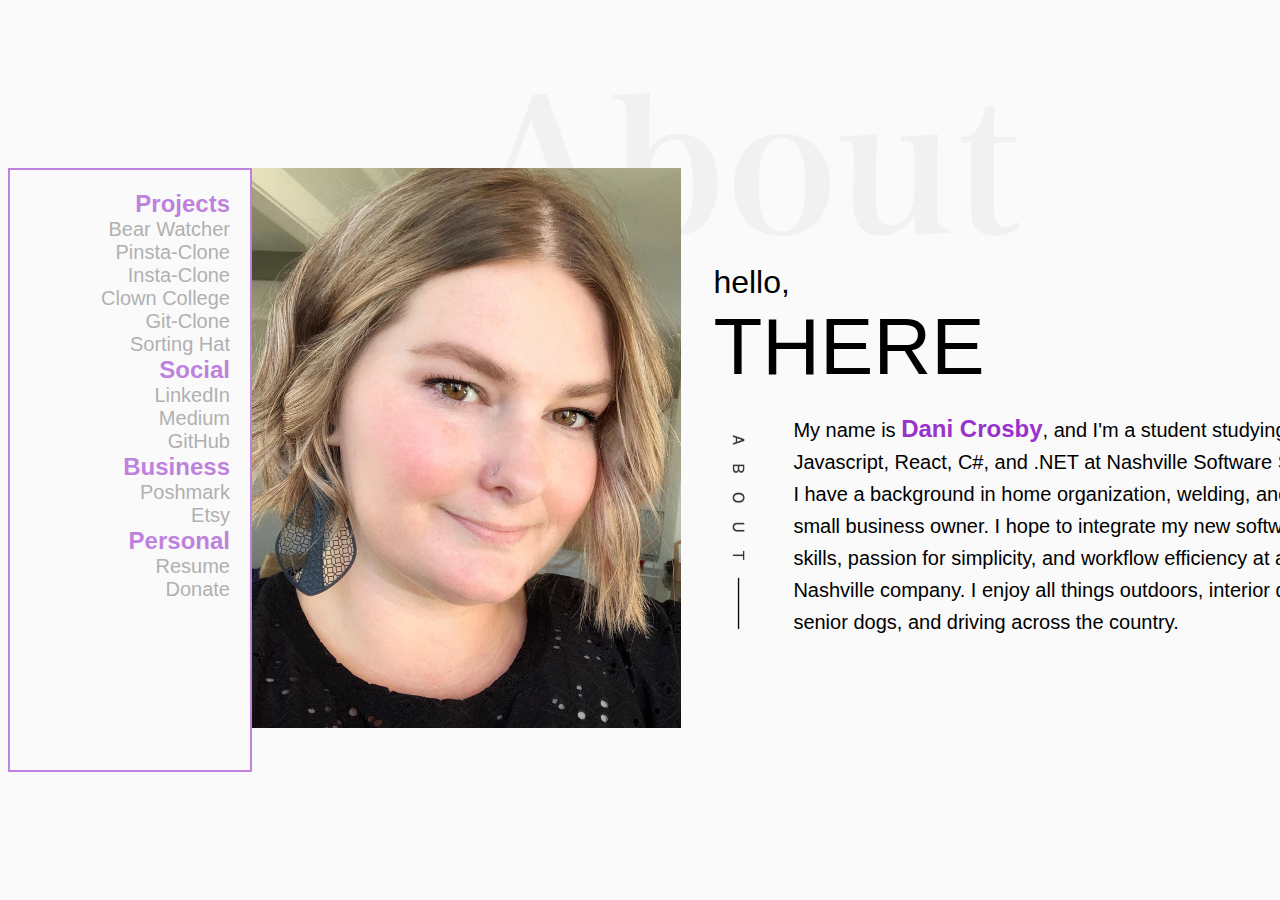
==== index.html @ 84afe725 "small tweaks, updated resume" ====
<!DOCTYPE html>
<html lang="en">
<head>
  <meta charset="UTF-8">
  <meta name="viewport" content="width=device-width, initial-scale=1.0">
  <link href="https://cdn.jsdelivr.net/npm/bootstrap@5.0.0-beta3/dist/css/bootstrap.min.css" rel="stylesheet" integrity="sha384-eOJMYsd53ii+scO/bJGFsiCZc+5NDVN2yr8+0RDqr0Ql0h+rP48ckxlpbzKgwra6" crossorigin="anonymous">
  <link rel="stylesheet" href="./styles/main.css">
  <link rel="shortcut icon" href="#">
  <title>Dani Crosby Portfolio</title>
</head>
<body>

  <div class="row gx-5" id="content-wrapper">
    
    <div class="col-4" id="nav-container">
      <ul>
        <li><a href="./pages/projects.html"><b>Projects</b></a></li>
        <li><a href="./pages/bearWatcher.html">Bear Watcher</a></li>
        <li><a href="../pages/pinterest.html">Pinsta-Clone</a></li>
        <li><a href="./pages/instagram.html">Insta-Clone</a></li>
        <li><a href="./pages/github.html">Clown College</a></li>
        <li><a href="./pages/github.html">Git-Clone</a></li>
        <li><a href="./pages/harryPotter.html">Sorting Hat</a></li>
        <li><a href="./pages/projects.html"><b>Social</b></a></li>
        <li><a href="https://www.linkedin.com/in/dani-crosby-80258544">LinkedIn</a></li>
        <li><a href="https://danicrosby.medium.com">Medium</a></li>
        <li><a href="https://github.com/danicrosby">GitHub</a></li>
        <li><a href="./pages/projects.html"><b>Business</b></a></li>
        <li><a href="https://poshmark.com/closet/danilionclosets">Poshmark</a></li>
        <li><a href="https://www.etsy.com/shop/DanilionClosets">Etsy</a></li>
        <li><a href="./pages/projects.html"><b>Personal</b></a></li>
        <li><a href="https://www.linkedin.com/in/dani-crosby/">Resume</a></li>
        <li><a href="https://ofsds.org">Donate</a></li>
      </ul>
    </div>

    <div class="col-4" id="profile-img-container">
      <img src="./images/profile.jpg" id="profile-image">
    </div>

     <div class="col-4" id="intro-container">

      <section id="greeting-section">
        <div id="title"> hello,</div>
        <div id="sub-title">THERE</div>

        <div id="paragraph-container">
          <img src="./images/about1.png" id="about-vertical-image">
          <p id="about-me-paragraph">
            My name is <b>Dani Crosby</b>, and I'm a student
            studying Javascript, React, C#, and .NET at Nashville Software School.
            I have a background in home organization, welding, and as a
            small business owner. I hope to integrate my new software skills, passion for simplicity, 
            and workflow efficiency at a local Nashville company. 
            I enjoy all things outdoors, interior design, senior dogs, and driving across the country.
          </p>
        </div>
        </section>

     </div>
  </div>
  <script 
    src="https://cdn.jsdelivr.net/npm/bootstrap@5.0.0-beta3/dist/js/bootstrap.bundle.min.js" 
    integrity="sha384-JEW9xMcG8R+pH31jmWH6WWP0WintQrMb4s7ZOdauHnUtxwoG2vI5DkLtS3qm9Ekf" 
    crossorigin="anonymous">
  </script>
</body>
</html>
---- styles/main.css ----
@import "~bootstrap/scss/bootstrap";

body {
  animation: fadeInAnimation ease .8s;
  animation-iteration-count: 1;
  animation-fill-mode: forwards;
  background-color: #fafafa;
  display: flex;
  justify-content: flex-start;
  background-image: url(/images/About.png);
  background-repeat: no-repeat;
  background-size: 75%;
  background-position-x: 40%;
}

@keyframes fadeInAnimation {
  0% {
      opacity: 0;
  }
  100% {
      opacity: 1;
   }
}

#content-wrapper {
  display: flex;
  justify-content: center;
  margin-top: 10em;
}

ul {
  list-style-type: none;
  margin: 0;
  padding: 0;
}

li a {
  text-decoration: none;
  color: grey;
}

li a:hover {
  text-decoration: none;
  color: lightgrey;
}

#profile-image {
  height: 35em;
}

#nav-container {
  text-align: end;
  font-size: 20px;
  font-family: Arial, Helvetica, sans-serif;
  height: 28em;
  width: 10em;
  padding: 1em;
  border: 2px solid darkorchid;
  opacity: .6;
}

#about-vertical-image {
  width: 3em;
  margin-right: 2em;
}

#title {
  font-size: 2em;
  font-family: Arial, Helvetica, sans-serif;
}

#sub-title {
  font-size: 5em;
  font-family: Arial, Helvetica, sans-serif;
}

#greeting-section {
  display: flex;
  flex-direction: column;
  width: 40em;
  margin-top: 6em;
  margin-left: 2em;
}

#paragraph-container {
  display: flex;
  justify-content: center;
}

#about-me-paragraph {
  font-size: 20px;
  font-family: Arial, Helvetica, sans-serif;
  line-height: 1.6em;
  margin-top: 1em;
}

b {
  color: darkorchid;
  font-size: 1.2em;
}
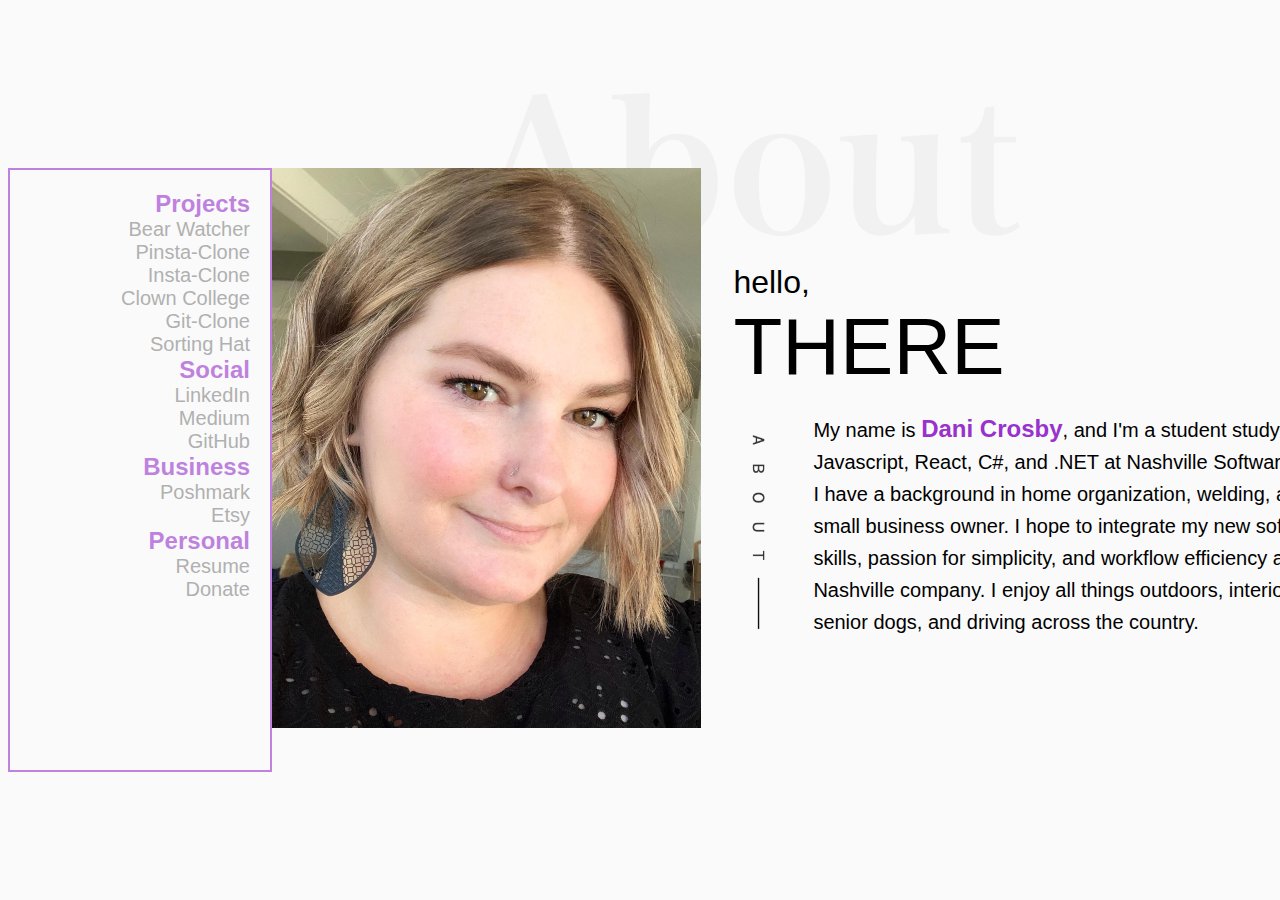
==== commit 964c22e0: "." ====
--- a/index.html
+++ b/index.html
@@ -38,10 +38,10 @@
       <img src="./images/profile.jpg" id="profile-image">
     </div>
 
-     <div class="col-4" id="intro-container">
+     <div class="col-6" id="intro-container">
 
       <section id="greeting-section">
-        <div id="title"> hello,</div>
+        <div id="title">hello,</div>
         <div id="sub-title">THERE</div>
 
         <div id="paragraph-container">
--- a/styles/main.css
+++ b/styles/main.css
@@ -53,7 +53,7 @@
   font-size: 20px;
   font-family: Arial, Helvetica, sans-serif;
   height: 28em;
-  width: 10em;
+  width: 11em;
   padding: 1em;
   border: 2px solid darkorchid;
   opacity: .6;
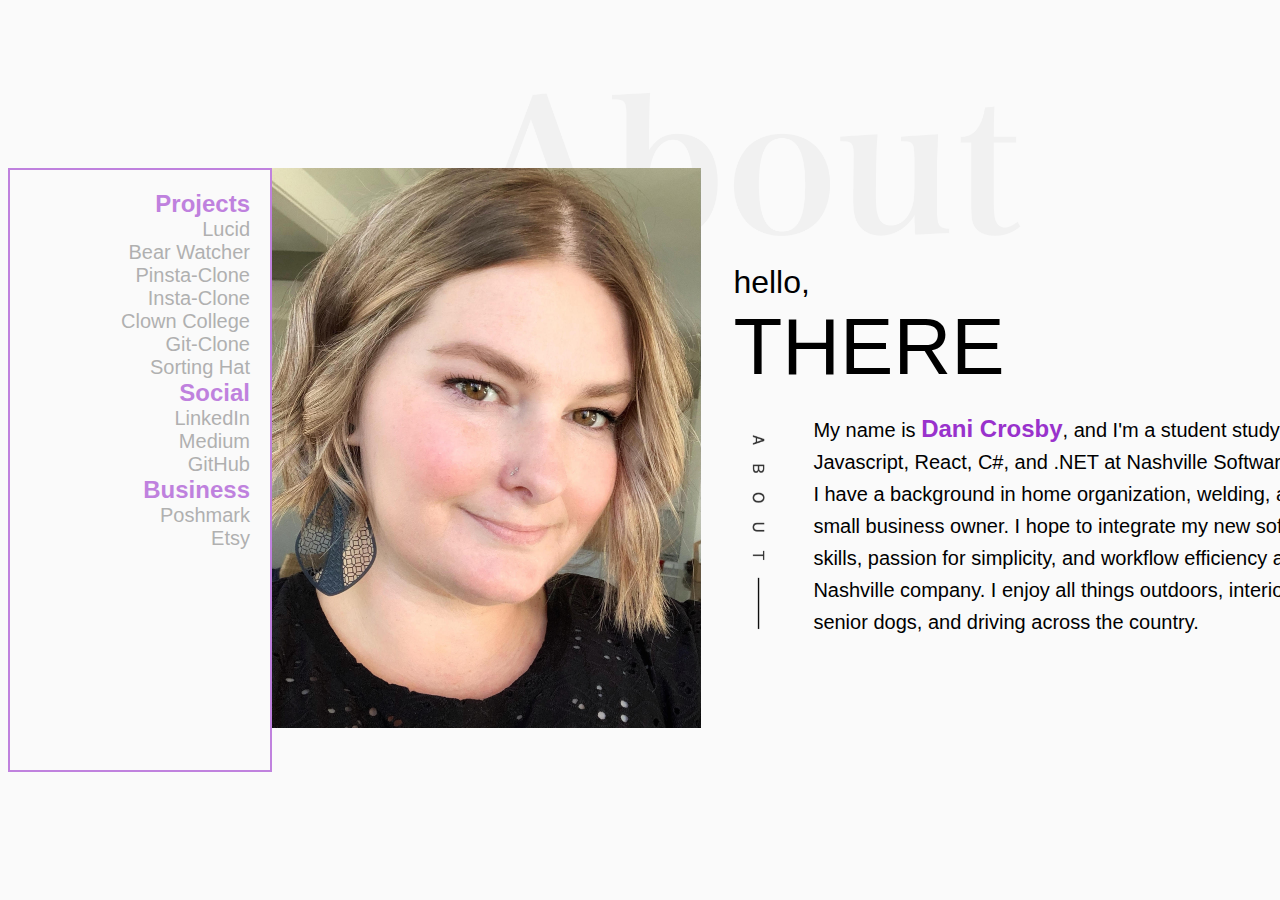
==== commit fd44efe5: "added lucid page" ====
--- a/index.html
+++ b/index.html
@@ -15,6 +15,7 @@
     <div class="col-4" id="nav-container">
       <ul>
         <li><a href="./pages/projects.html"><b>Projects</b></a></li>
+        <li><a href="./pages/lucid.html">Lucid</a></li>
         <li><a href="./pages/bearWatcher.html">Bear Watcher</a></li>
         <li><a href="../pages/pinterest.html">Pinsta-Clone</a></li>
         <li><a href="./pages/instagram.html">Insta-Clone</a></li>
@@ -28,9 +29,6 @@
         <li><a href="./pages/projects.html"><b>Business</b></a></li>
         <li><a href="https://poshmark.com/closet/danilionclosets">Poshmark</a></li>
         <li><a href="https://www.etsy.com/shop/DanilionClosets">Etsy</a></li>
-        <li><a href="./pages/projects.html"><b>Personal</b></a></li>
-        <li><a href="https://www.linkedin.com/in/dani-crosby/">Resume</a></li>
-        <li><a href="https://ofsds.org">Donate</a></li>
       </ul>
     </div>
 
@@ -38,7 +36,7 @@
       <img src="./images/profile.jpg" id="profile-image">
     </div>
 
-     <div class="col-6" id="intro-container">
+     <div class="col-4" id="intro-container">
 
       <section id="greeting-section">
         <div id="title">hello,</div>
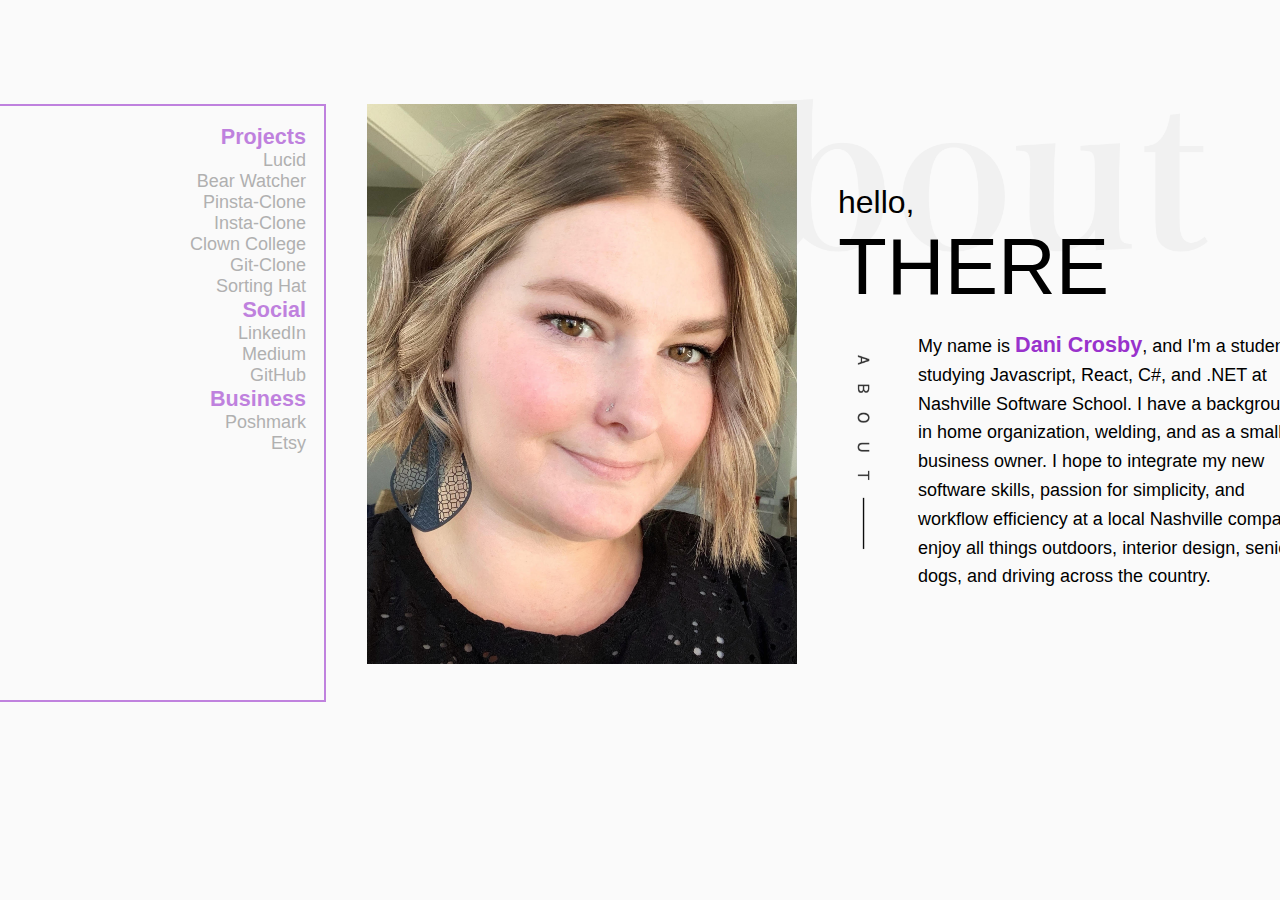
==== commit 242aebb8: "added responsive design" ====
--- a/index.html
+++ b/index.html
@@ -10,9 +10,9 @@
 </head>
 <body>
 
-  <div class="row gx-5" id="content-wrapper">
+  <div class="jumbotron" id="content-wrapper">
     
-    <div class="col-4" id="nav-container">
+    <div class="container" id="nav-container">
       <ul>
         <li><a href="./pages/projects.html"><b>Projects</b></a></li>
         <li><a href="./pages/lucid.html">Lucid</a></li>
@@ -32,11 +32,11 @@
       </ul>
     </div>
 
-    <div class="col-4" id="profile-img-container">
+    <div class="container" id="profile-img-container">
       <img src="./images/profile.jpg" id="profile-image">
     </div>
 
-     <div class="col-4" id="intro-container">
+     <div class="container" id="intro-container">
 
       <section id="greeting-section">
         <div id="title">hello,</div>
--- a/styles/main.css
+++ b/styles/main.css
@@ -1,16 +1,17 @@
 @import "~bootstrap/scss/bootstrap";
 
 body {
+  display: flex;
+  justify-content: center;
   animation: fadeInAnimation ease .8s;
   animation-iteration-count: 1;
   animation-fill-mode: forwards;
   background-color: #fafafa;
-  display: flex;
-  justify-content: flex-start;
   background-image: url(/images/About.png);
   background-repeat: no-repeat;
-  background-size: 75%;
-  background-position-x: 40%;
+  background-size: 80%;
+  background-position-x: right;
+
 }
 
 @keyframes fadeInAnimation {
@@ -22,10 +23,10 @@
    }
 }
 
-#content-wrapper {
+.jumbotron {
   display: flex;
   justify-content: center;
-  margin-top: 10em;
+  margin-top: 6em;
 }
 
 ul {
@@ -44,16 +45,25 @@
   color: lightgrey;
 }
 
+#profile-img-container {
+  display: flex;
+  justify-content: center;
+  width: 30em;
+  margin-left: 1em;
+  margin-right: 1em;
+}
+
 #profile-image {
   height: 35em;
 }
 
 #nav-container {
   text-align: end;
-  font-size: 20px;
+  font-size: 18px;
   font-family: Arial, Helvetica, sans-serif;
-  height: 28em;
-  width: 11em;
+  height: 31em;
+  width: 16em;
+  margin-left: 2em;
   padding: 1em;
   border: 2px solid darkorchid;
   opacity: .6;
@@ -77,18 +87,17 @@
 #greeting-section {
   display: flex;
   flex-direction: column;
-  width: 40em;
-  margin-top: 6em;
-  margin-left: 2em;
+  margin-top: 5em;
 }
 
 #paragraph-container {
   display: flex;
   justify-content: center;
+  width: 30em;
 }
 
 #about-me-paragraph {
-  font-size: 20px;
+  font-size: 18px;
   font-family: Arial, Helvetica, sans-serif;
   line-height: 1.6em;
   margin-top: 1em;
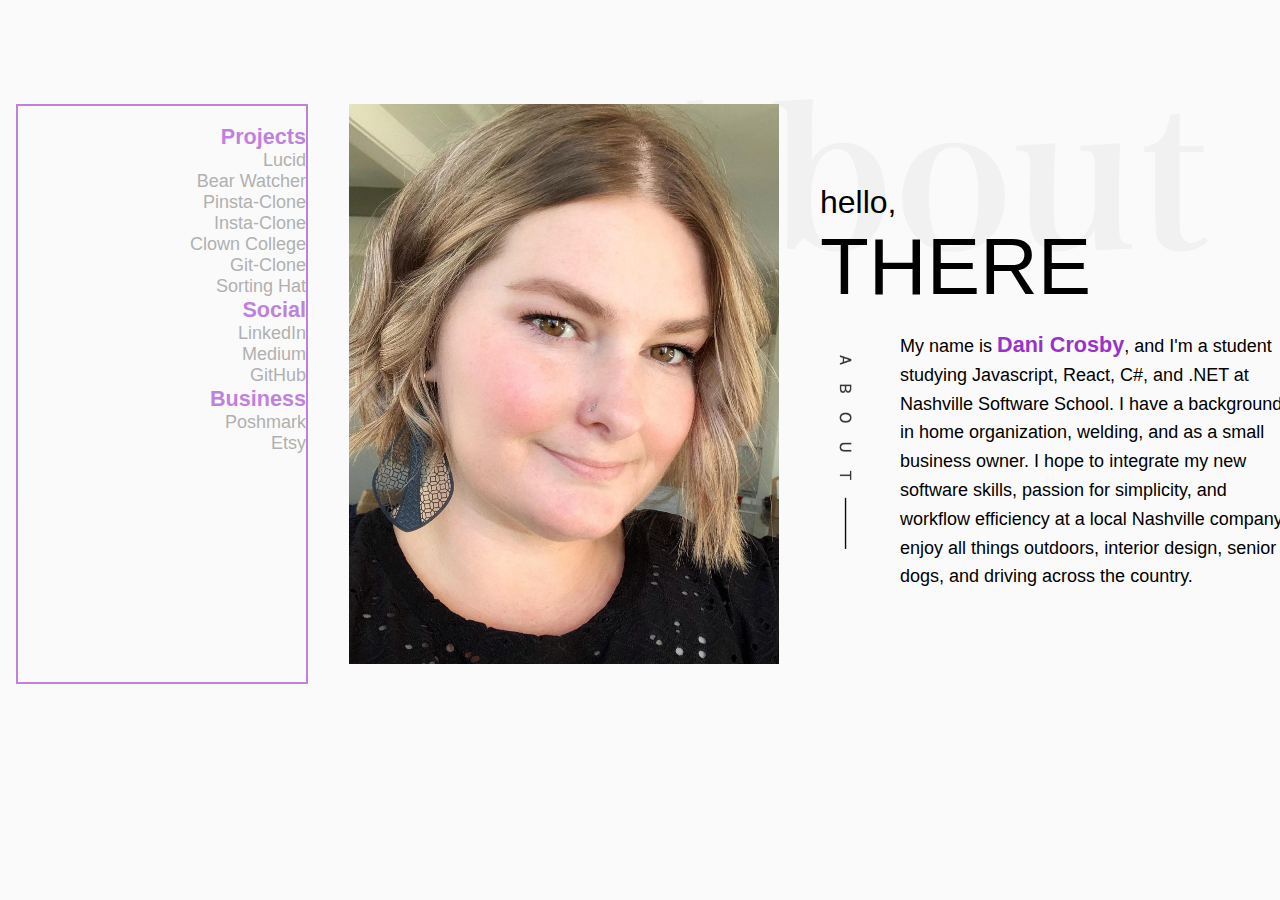
==== commit 4acc836a: "responsive design to main page" ====
--- a/index.html
+++ b/index.html
@@ -11,30 +11,31 @@
 <body>
 
   <div class="jumbotron" id="content-wrapper">
-    
-    <div class="container" id="nav-container">
-      <ul>
-        <li><a href="./pages/projects.html"><b>Projects</b></a></li>
-        <li><a href="./pages/lucid.html">Lucid</a></li>
-        <li><a href="./pages/bearWatcher.html">Bear Watcher</a></li>
-        <li><a href="../pages/pinterest.html">Pinsta-Clone</a></li>
-        <li><a href="./pages/instagram.html">Insta-Clone</a></li>
-        <li><a href="./pages/github.html">Clown College</a></li>
-        <li><a href="./pages/github.html">Git-Clone</a></li>
-        <li><a href="./pages/harryPotter.html">Sorting Hat</a></li>
-        <li><a href="./pages/projects.html"><b>Social</b></a></li>
-        <li><a href="https://www.linkedin.com/in/dani-crosby-80258544">LinkedIn</a></li>
-        <li><a href="https://danicrosby.medium.com">Medium</a></li>
-        <li><a href="https://github.com/danicrosby">GitHub</a></li>
-        <li><a href="./pages/projects.html"><b>Business</b></a></li>
-        <li><a href="https://poshmark.com/closet/danilionclosets">Poshmark</a></li>
-        <li><a href="https://www.etsy.com/shop/DanilionClosets">Etsy</a></li>
-      </ul>
-    </div>
+    <div class="container" id="mq-wrapper-container">
+      <div class="container" id="nav-container">
+        <ul>
+          <li><a href="./pages/projects.html"><b>Projects</b></a></li>
+          <li><a href="./pages/lucid.html">Lucid</a></li>
+          <li><a href="./pages/bearWatcher.html">Bear Watcher</a></li>
+          <li><a href="../pages/pinterest.html">Pinsta-Clone</a></li>
+          <li><a href="./pages/instagram.html">Insta-Clone</a></li>
+          <li><a href="./pages/github.html">Clown College</a></li>
+          <li><a href="./pages/github.html">Git-Clone</a></li>
+          <li><a href="./pages/harryPotter.html">Sorting Hat</a></li>
+          <li><a href="./pages/projects.html"><b>Social</b></a></li>
+          <li><a href="https://www.linkedin.com/in/dani-crosby-80258544">LinkedIn</a></li>
+          <li><a href="https://danicrosby.medium.com">Medium</a></li>
+          <li><a href="https://github.com/danicrosby">GitHub</a></li>
+          <li><a href="./pages/projects.html"><b>Business</b></a></li>
+          <li><a href="https://poshmark.com/closet/danilionclosets">Poshmark</a></li>
+          <li><a href="https://www.etsy.com/shop/DanilionClosets">Etsy</a></li>
+        </ul>
+      </div>
 
-    <div class="container" id="profile-img-container">
-      <img src="./images/profile.jpg" id="profile-image">
-    </div>
+      <div class="container" id="profile-img-container">
+        <img src="./images/profile.jpg" id="profile-image">
+      </div>
+  </div>
 
      <div class="container" id="intro-container">
 
--- a/styles/main.css
+++ b/styles/main.css
@@ -29,6 +29,12 @@
   margin-top: 6em;
 }
 
+#mq-wrapper-container{
+  display: flex;
+  flex-direction: row;
+  justify-content: center;
+}
+
 ul {
   list-style-type: none;
   margin: 0;
@@ -64,7 +70,8 @@
   height: 31em;
   width: 16em;
   margin-left: 2em;
-  padding: 1em;
+  padding-top: 1em;
+
   border: 2px solid darkorchid;
   opacity: .6;
 }
@@ -107,3 +114,108 @@
   color: darkorchid;
   font-size: 1.2em;
 }
+
+@media only screen and (max-width: 600px) {
+
+  body {
+    display: flex;
+    flex-direction: column;
+    justify-content: center;
+    animation: fadeInAnimation ease .8s;
+    animation-iteration-count: 1;
+    animation-fill-mode: forwards;
+    background-color: #fafafa;
+  }
+  
+  @keyframes fadeInAnimation {
+    0% {
+        opacity: 0;
+    }
+    100% {
+        opacity: 1;
+     }
+  }
+  
+  .jumbotron {
+    display: flex;
+    flex-direction: column;
+    justify-content: center;
+  }
+
+  #mq-wrapper-container{
+    display: flex;
+    flex-direction: row;
+    justify-content: center;
+  }
+  
+  ul {
+    list-style-type: none;
+    margin: 0;
+    padding: 0;
+  }
+  
+  li a {
+    text-decoration: none;
+    color: grey;
+  }
+  
+  li a:hover {
+    text-decoration: none;
+    color: lightgrey;
+  }
+  
+  #profile-image {
+    height: 15.5em;
+  }
+  
+  #nav-container {
+    text-align: end;
+    font-size: 8px;
+    font-family: Arial, Helvetica, sans-serif;
+    height: 31em;
+    width: 10em;
+    margin-left: 2em;
+    padding-top: 1em;
+    border: 2px solid darkorchid;
+    opacity: .6;
+  }
+  
+  #about-vertical-image {
+    width: 2em;
+  }
+  
+  #title {
+    font-size: 1em;
+    font-family: Arial, Helvetica, sans-serif;
+  }
+  
+  #sub-title {
+    font-size: 2em;
+    font-family: Arial, Helvetica, sans-serif;
+  }
+  
+  #greeting-section {
+    display: flex;
+    flex-direction: column;
+    justify-content: center;
+  }
+  
+  #paragraph-container {
+    display: flex;
+    justify-content: center;
+    width: 20em;
+  }
+  
+  #about-me-paragraph {
+    font-size: 14px;
+    font-family: Arial, Helvetica, sans-serif;
+    line-height: 1.6em;
+    margin-top: 1em;
+  }
+  
+  b {
+    color: darkorchid;
+    font-size: 1.2em;
+  }
+  
+ }
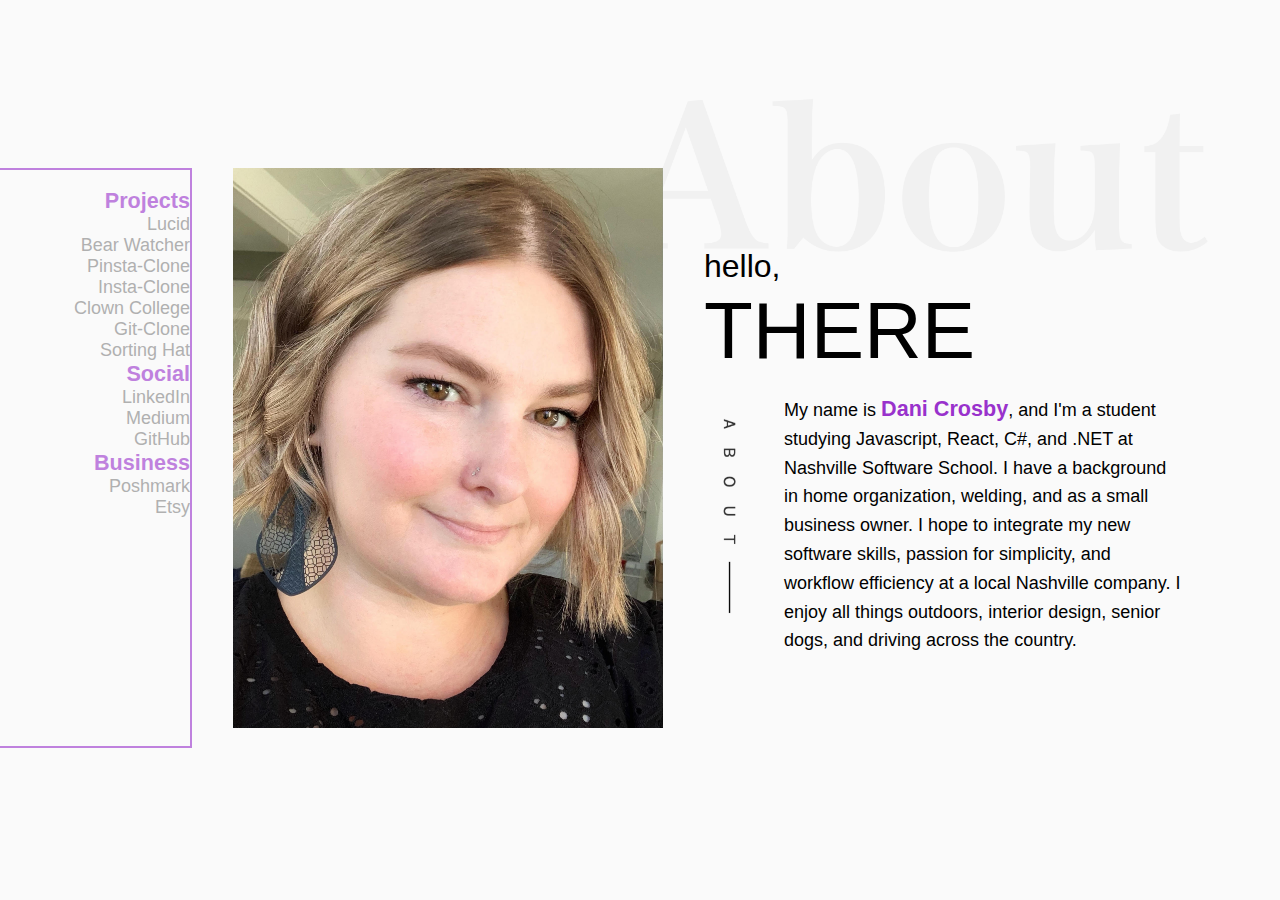
==== commit 6c3e3f39: "fixed clown link" ====
--- a/index.html
+++ b/index.html
@@ -19,7 +19,7 @@
           <li><a href="./pages/bearWatcher.html">Bear Watcher</a></li>
           <li><a href="../pages/pinterest.html">Pinsta-Clone</a></li>
           <li><a href="./pages/instagram.html">Insta-Clone</a></li>
-          <li><a href="./pages/github.html">Clown College</a></li>
+          <li><a href="./pages/clown.html">Clown College</a></li>
           <li><a href="./pages/github.html">Git-Clone</a></li>
           <li><a href="./pages/harryPotter.html">Sorting Hat</a></li>
           <li><a href="./pages/projects.html"><b>Social</b></a></li>
--- a/styles/main.css
+++ b/styles/main.css
@@ -26,7 +26,8 @@
 .jumbotron {
   display: flex;
   justify-content: center;
-  margin-top: 6em;
+  margin-top: 10em;
+  margin-right: 10em;
 }
 
 #mq-wrapper-container{
@@ -68,7 +69,7 @@
   font-size: 18px;
   font-family: Arial, Helvetica, sans-serif;
   height: 31em;
-  width: 16em;
+  width: 12em;
   margin-left: 2em;
   padding-top: 1em;
 
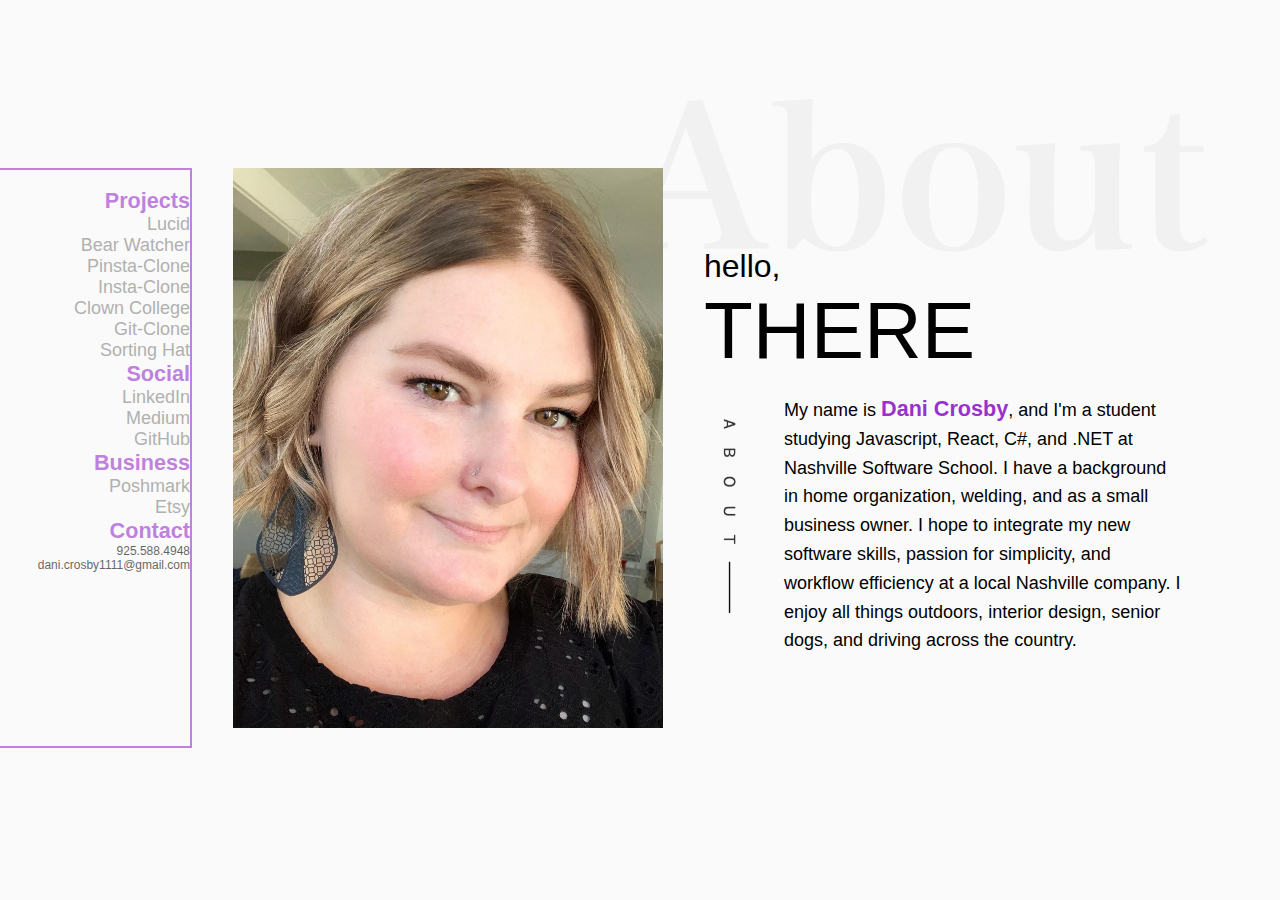
==== commit 1de4a12a: "added contact info" ====
--- a/index.html
+++ b/index.html
@@ -28,7 +28,10 @@
           <li><a href="https://github.com/danicrosby">GitHub</a></li>
           <li><a href="./pages/projects.html"><b>Business</b></a></li>
           <li><a href="https://poshmark.com/closet/danilionclosets">Poshmark</a></li>
-          <li><a href="https://www.etsy.com/shop/DanilionClosets">Etsy</a></li>
+          <li><a href="https://www.etsy.com/shop/DanilionClosets#reviews">Etsy</a></li>
+          <li><b>Contact</b></li>
+          <li style="font-size: 12px">925.588.4948</li>
+          <li style="font-size: 12px">dani.crosby1111@gmail.com</li>
         </ul>
       </div>
 
